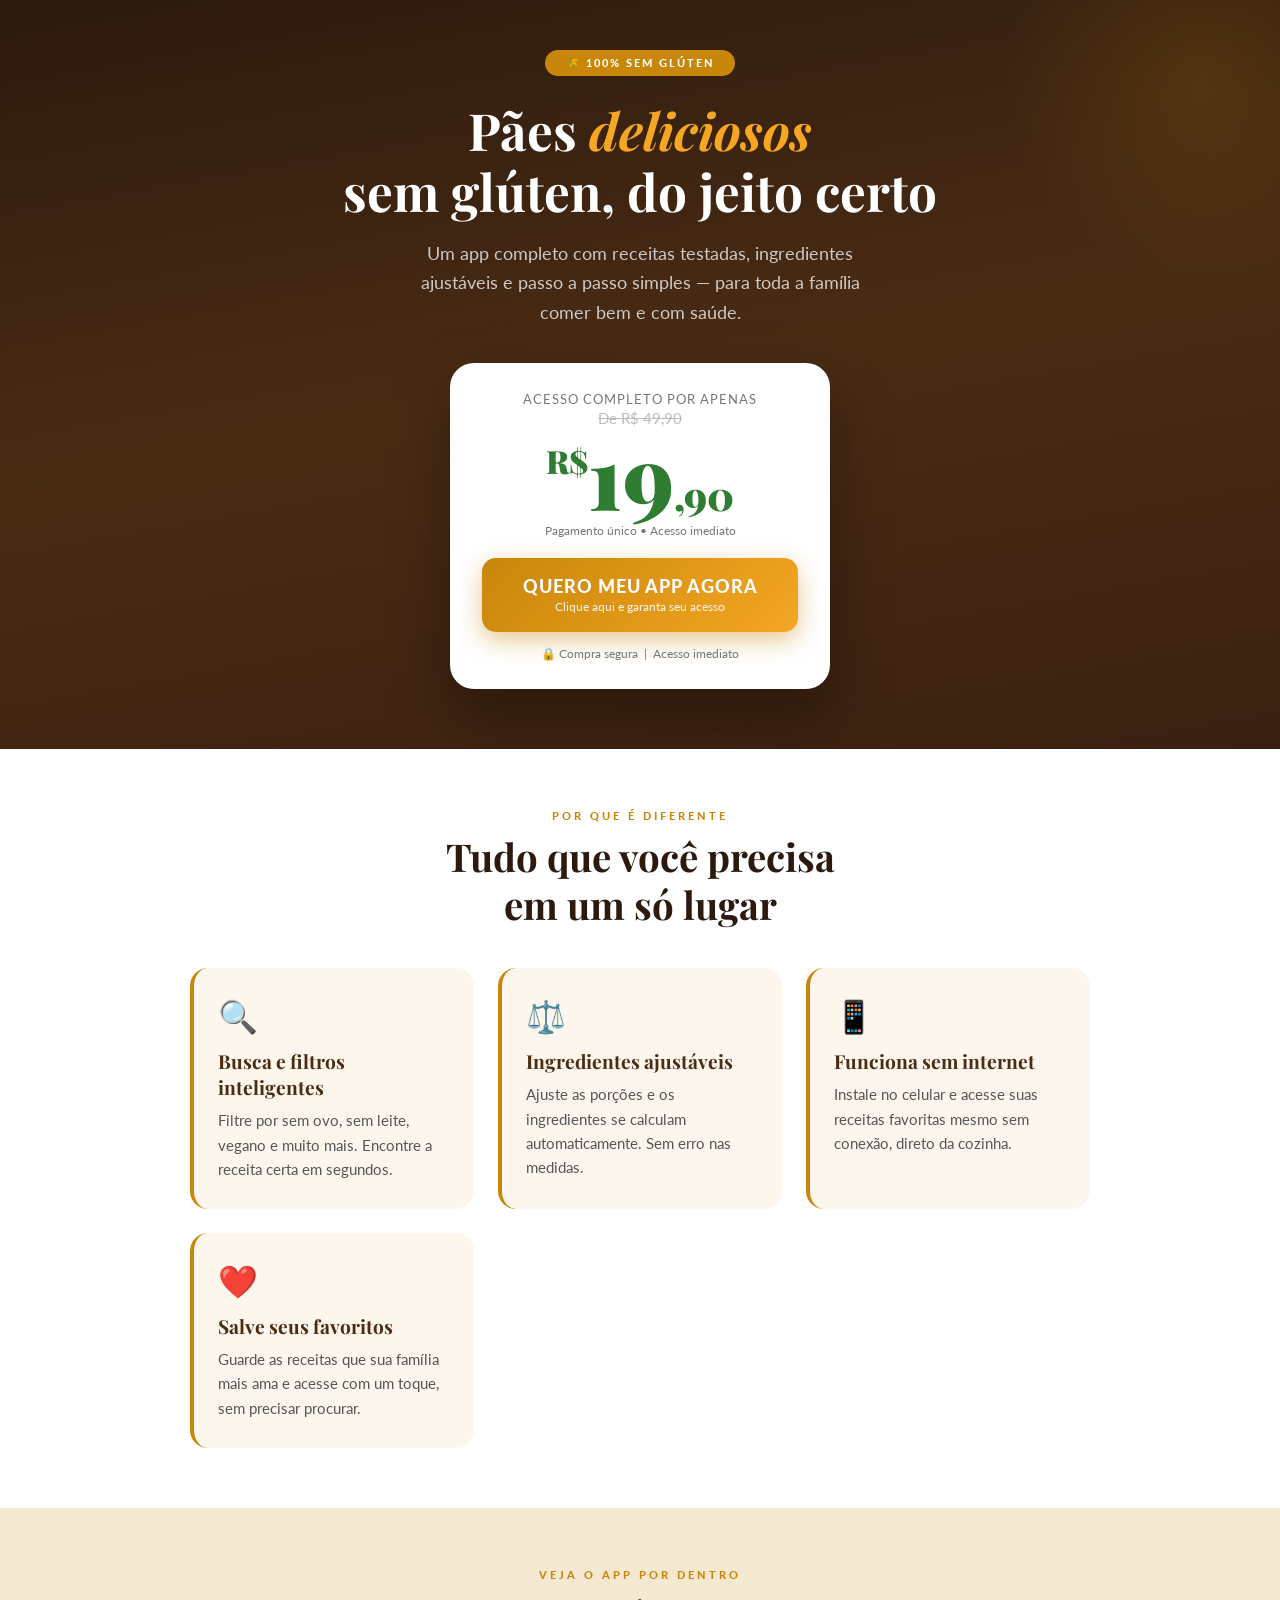
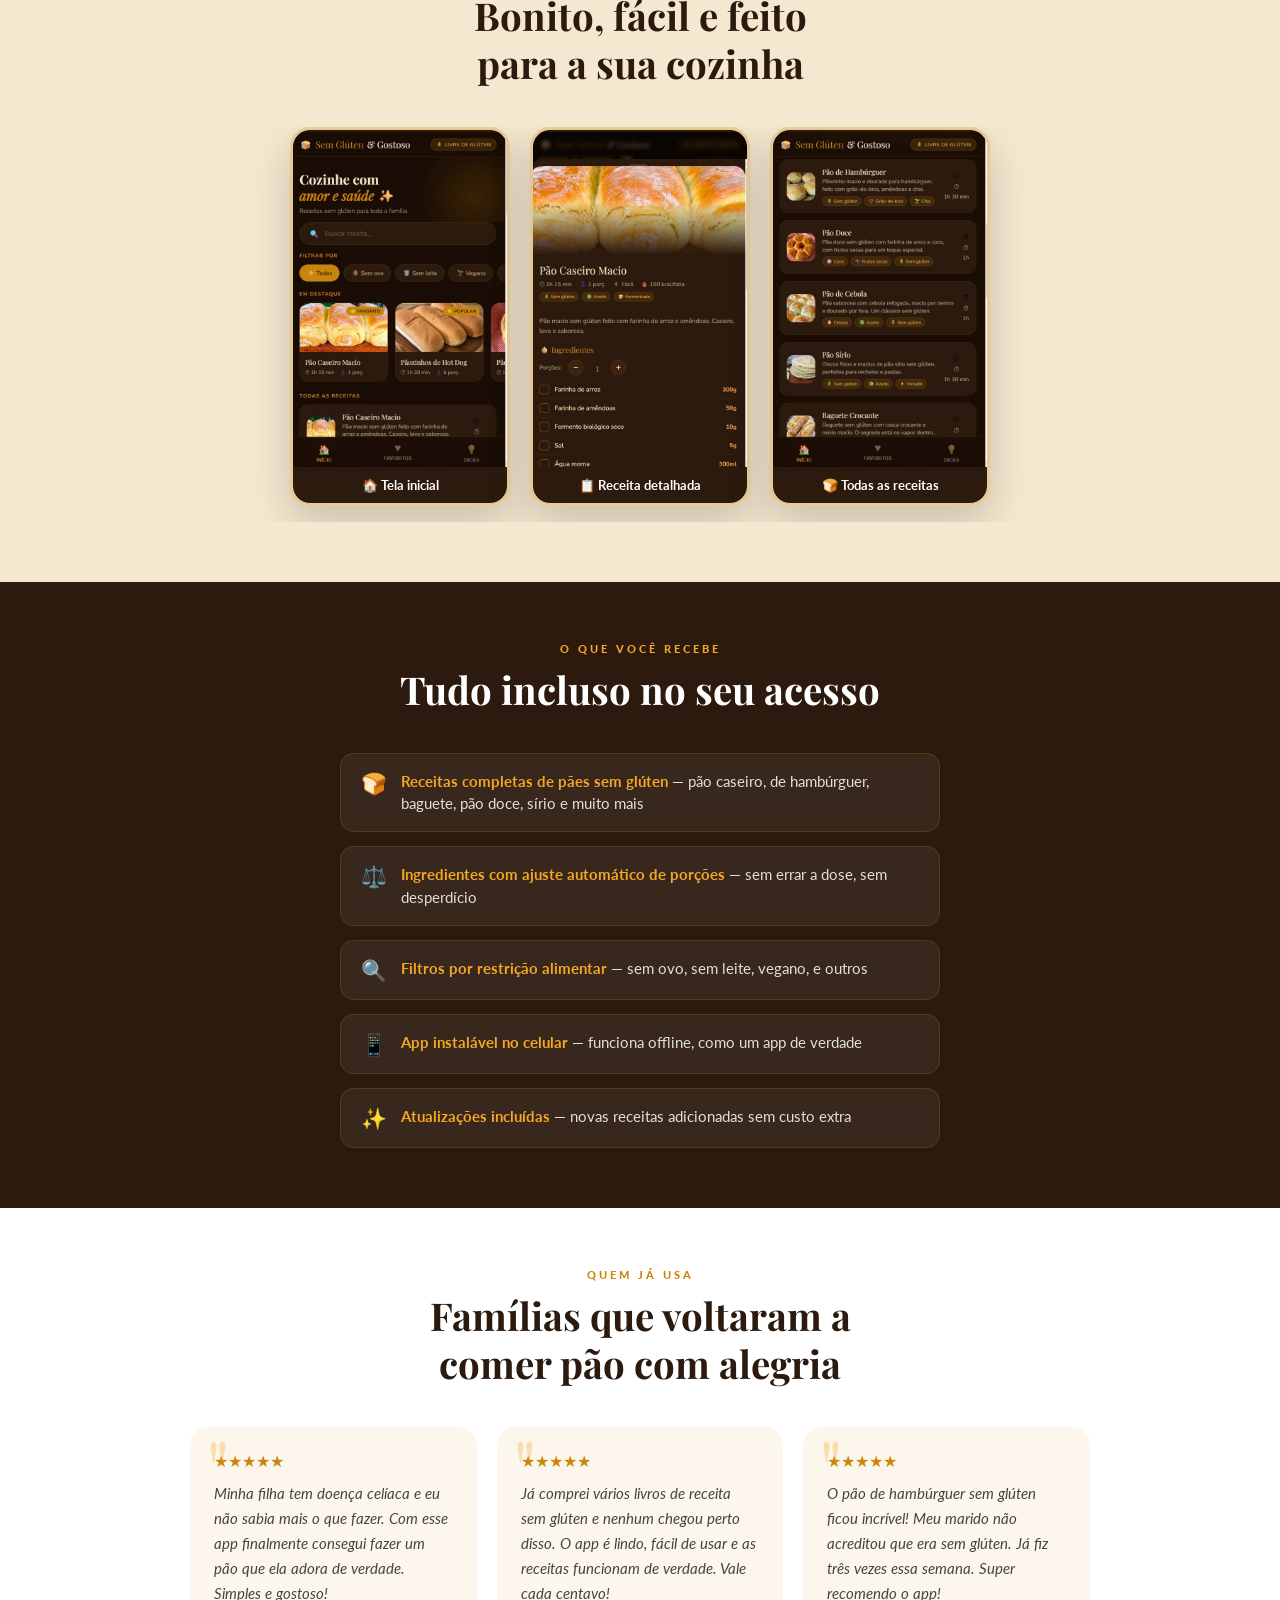
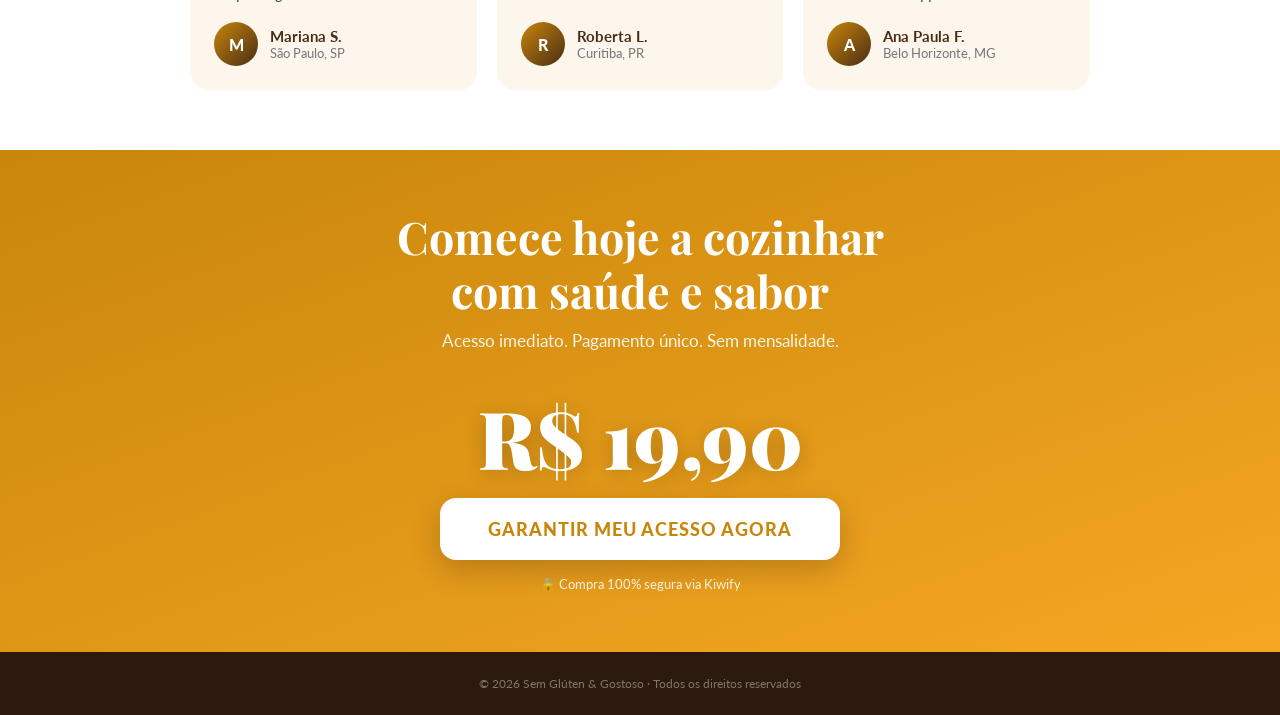
==== vendas/vendas.html @ 2b654673 "Add files via upload" ====
<!DOCTYPE html>
<html lang="pt-BR">
<head>
<meta charset="UTF-8">
<meta name="viewport" content="width=device-width, initial-scale=1.0">
<title>Sem Glúten & Gostoso — Receitas de Pães</title>
<link rel="preconnect" href="https://fonts.googleapis.com">
<link href="https://fonts.googleapis.com/css2?family=Playfair+Display:ital,wght@0,700;0,900;1,700&family=Lato:wght@400;700;900&display=swap" rel="stylesheet">
<style>
  :root {
    --brown-dark: #2C1A0E;
    --brown: #4A2C14;
    --amber: #C8860A;
    --amber-light: #F5A623;
    --cream: #FDF6EC;
    --cream-dark: #F5E8D0;
    --white: #ffffff;
    --gray: #777;
    --green: #2E7D32;
  }
  * { margin: 0; padding: 0; box-sizing: border-box; }
  html { scroll-behavior: smooth; }
  body { font-family: 'Lato', sans-serif; background: var(--cream); color: var(--brown-dark); overflow-x: hidden; }

  /* HERO */
  .hero {
    background: linear-gradient(170deg, #2C1A0E 0%, #4A2C14 50%, #3a2010 100%);
    padding: 50px 24px 60px;
    text-align: center;
    position: relative;
    overflow: hidden;
  }
  .hero::before {
    content: '';
    position: absolute;
    top: -120px; right: -120px;
    width: 400px; height: 400px;
    background: radial-gradient(circle, rgba(200,134,10,0.15) 0%, transparent 70%);
    border-radius: 50%;
  }
  .hero-badge {
    display: inline-block;
    background: var(--amber);
    color: white;
    font-size: 11px;
    font-weight: 900;
    letter-spacing: 2px;
    text-transform: uppercase;
    padding: 6px 20px;
    border-radius: 50px;
    margin-bottom: 24px;
  }
  .hero h1 {
    font-family: 'Playfair Display', serif;
    font-size: clamp(2rem, 8vw, 3.2rem);
    color: var(--white);
    line-height: 1.2;
    margin-bottom: 16px;
  }
  .hero h1 em {
    color: var(--amber-light);
    font-style: italic;
  }
  .hero .sub {
    color: rgba(255,255,255,0.75);
    font-size: clamp(1rem, 3.5vw, 1.15rem);
    line-height: 1.6;
    max-width: 480px;
    margin: 0 auto 36px;
  }

  /* PRICE BOX */
  .price-box {
    background: white;
    border-radius: 24px;
    padding: 28px 32px;
    max-width: 380px;
    margin: 0 auto;
    box-shadow: 0 24px 60px rgba(0,0,0,0.35);
  }
  .price-from {
    font-size: 13px;
    color: var(--gray);
    text-transform: uppercase;
    letter-spacing: 1px;
    margin-bottom: 2px;
  }
  .price-old {
    font-size: 15px;
    color: #bbb;
    text-decoration: line-through;
    margin-bottom: 4px;
  }
  .price-main {
    font-family: 'Playfair Display', serif;
    font-size: clamp(3.5rem, 14vw, 5.5rem);
    font-weight: 900;
    color: var(--green);
    line-height: 1;
    margin-bottom: 4px;
  }
  .price-main sup { font-size: 2rem; vertical-align: top; margin-top: 14px; display: inline-block; }
  .price-note {
    font-size: 12px;
    color: var(--gray);
    margin-bottom: 20px;
  }
  .btn-buy {
    display: block;
    width: 100%;
    background: linear-gradient(135deg, #C8860A, #F5A623);
    color: white;
    font-family: 'Lato', sans-serif;
    font-size: 1.1rem;
    font-weight: 900;
    letter-spacing: 1px;
    text-transform: uppercase;
    padding: 18px;
    border-radius: 14px;
    text-decoration: none;
    border: none;
    cursor: pointer;
    box-shadow: 0 8px 24px rgba(200,134,10,0.45);
    transition: transform 0.15s, box-shadow 0.15s;
  }
  .btn-buy:hover { transform: translateY(-2px); box-shadow: 0 12px 32px rgba(200,134,10,0.55); }
  .btn-buy span { display: block; font-size: 0.75rem; font-weight: 400; opacity: 0.9; margin-top: 2px; text-transform: none; letter-spacing: 0; }
  .guarantee {
    font-size: 12px;
    color: var(--gray);
    margin-top: 14px;
    display: flex;
    align-items: center;
    justify-content: center;
    gap: 6px;
  }

  /* SECTION */
  section { padding: 60px 24px; }
  .section-label {
    font-size: 11px;
    font-weight: 900;
    letter-spacing: 3px;
    text-transform: uppercase;
    color: var(--amber);
    margin-bottom: 10px;
    text-align: center;
  }
  .section-title {
    font-family: 'Playfair Display', serif;
    font-size: clamp(1.6rem, 6vw, 2.4rem);
    color: var(--brown-dark);
    text-align: center;
    line-height: 1.25;
    margin-bottom: 40px;
  }

  /* FEATURES */
  .features { background: var(--white); }
  .features-grid {
    display: grid;
    grid-template-columns: repeat(auto-fit, minmax(260px, 1fr));
    gap: 24px;
    max-width: 900px;
    margin: 0 auto;
  }
  .feature-card {
    background: var(--cream);
    border-radius: 18px;
    padding: 28px 24px;
    border-left: 4px solid var(--amber);
  }
  .feature-icon { font-size: 2rem; margin-bottom: 12px; }
  .feature-card h3 { font-family: 'Playfair Display', serif; font-size: 1.2rem; margin-bottom: 8px; color: var(--brown); }
  .feature-card p { font-size: 0.95rem; color: #555; line-height: 1.6; }

  /* SCREENSHOTS */
  .screenshots { background: var(--cream-dark); }
  .screens-wrap {
    display: flex;
    gap: 20px;
    overflow-x: auto;
    padding-bottom: 16px;
    max-width: 900px;
    margin: 0 auto;
    scrollbar-width: none;
    justify-content: center;
    flex-wrap: wrap;
  }
  .screen-item {
    flex: 0 0 220px;
    border-radius: 20px;
    overflow: hidden;
    box-shadow: 0 16px 40px rgba(0,0,0,0.18);
    border: 3px solid rgba(200,134,10,0.3);
    transition: transform 0.3s;
  }
  .screen-item:hover { transform: translateY(-6px); }
  .screen-item img { width: 100%; display: block; }
  .screen-cap {
    background: var(--brown-dark);
    color: white;
    font-size: 13px;
    font-weight: 700;
    text-align: center;
    padding: 10px;
  }

  /* TESTIMONIALS */
  .testimonials { background: var(--white); }
  .testi-grid {
    display: grid;
    grid-template-columns: repeat(auto-fit, minmax(280px, 1fr));
    gap: 20px;
    max-width: 900px;
    margin: 0 auto;
  }
  .testi-card {
    background: var(--cream);
    border-radius: 18px;
    padding: 24px;
    position: relative;
  }
  .testi-card::before {
    content: '"';
    font-family: 'Playfair Display', serif;
    font-size: 5rem;
    color: var(--amber-light);
    opacity: 0.3;
    position: absolute;
    top: 0; left: 16px;
    line-height: 1;
  }
  .testi-stars { color: var(--amber); font-size: 1rem; margin-bottom: 10px; }
  .testi-text { font-size: 0.95rem; color: #444; line-height: 1.65; margin-bottom: 16px; font-style: italic; }
  .testi-author { display: flex; align-items: center; gap: 12px; }
  .testi-avatar {
    width: 44px; height: 44px;
    border-radius: 50%;
    background: linear-gradient(135deg, var(--amber), var(--brown));
    display: flex; align-items: center; justify-content: center;
    color: white; font-weight: 900; font-size: 1rem;
    flex-shrink: 0;
  }
  .testi-name { font-weight: 700; font-size: 0.95rem; color: var(--brown); }
  .testi-city { font-size: 0.8rem; color: var(--gray); }

  /* WHAT'S INSIDE */
  .inside { background: var(--brown-dark); }
  .inside .section-title { color: white; }
  .inside .section-label { color: var(--amber-light); }
  .inside-list {
    max-width: 600px;
    margin: 0 auto;
    display: flex;
    flex-direction: column;
    gap: 14px;
  }
  .inside-item {
    display: flex;
    align-items: flex-start;
    gap: 14px;
    background: rgba(255,255,255,0.06);
    border-radius: 14px;
    padding: 16px 20px;
    border: 1px solid rgba(200,134,10,0.2);
  }
  .inside-check { font-size: 1.3rem; flex-shrink: 0; }
  .inside-item p { color: rgba(255,255,255,0.85); font-size: 0.95rem; line-height: 1.5; }
  .inside-item strong { color: var(--amber-light); }

  /* CTA FINAL */
  .cta-final {
    background: linear-gradient(160deg, #C8860A, #F5A623);
    padding: 60px 24px;
    text-align: center;
  }
  .cta-final h2 {
    font-family: 'Playfair Display', serif;
    font-size: clamp(1.8rem, 7vw, 2.8rem);
    color: white;
    margin-bottom: 12px;
    line-height: 1.2;
  }
  .cta-final p { color: rgba(255,255,255,0.9); font-size: 1.05rem; margin-bottom: 32px; }
  .price-final {
    font-family: 'Playfair Display', serif;
    font-size: clamp(3rem, 12vw, 5rem);
    font-weight: 900;
    color: white;
    margin-bottom: 8px;
    text-shadow: 0 4px 20px rgba(0,0,0,0.2);
  }
  .btn-buy-final {
    display: inline-block;
    background: white;
    color: var(--amber);
    font-family: 'Lato', sans-serif;
    font-size: 1.15rem;
    font-weight: 900;
    letter-spacing: 1px;
    text-transform: uppercase;
    padding: 20px 48px;
    border-radius: 16px;
    text-decoration: none;
    box-shadow: 0 10px 30px rgba(0,0,0,0.2);
    transition: transform 0.15s;
  }
  .btn-buy-final:hover { transform: translateY(-3px); }
  .cta-guarantee { color: rgba(255,255,255,0.85); font-size: 13px; margin-top: 16px; }

  /* FOOTER */
  footer {
    background: var(--brown-dark);
    color: rgba(255,255,255,0.4);
    text-align: center;
    padding: 24px;
    font-size: 12px;
  }

  @keyframes fadeUp {
    from { opacity: 0; transform: translateY(20px); }
    to { opacity: 1; transform: translateY(0); }
  }
  .hero > * { animation: fadeUp 0.7s ease both; }
  .hero-badge { animation-delay: 0.1s; }
  .hero h1 { animation-delay: 0.2s; }
  .hero .sub { animation-delay: 0.3s; }
  .price-box { animation-delay: 0.4s; }
</style>
</head>
<body>

<!-- HERO -->
<section class="hero">
  <div class="hero-badge">🌾 100% Sem Glúten</div>
  <h1>Pães <em>deliciosos</em><br>sem glúten, do jeito certo</h1>
  <p class="sub">Um app completo com receitas testadas, ingredientes ajustáveis e passo a passo simples — para toda a família comer bem e com saúde.</p>

  <div class="price-box">
    <div class="price-from">Acesso completo por apenas</div>
    <div class="price-old">De R$ 49,90</div>
    <div class="price-main"><sup>R$</sup>19<span style="font-size:2.5rem">,90</span></div>
    <div class="price-note">Pagamento único • Acesso imediato</div>
    <a href="https://pay.kiwify.com.br/xUblKOv" class="btn-buy">
      QUERO MEU APP AGORA
      <span>Clique aqui e garanta seu acesso</span>
    </a>
    <div class="guarantee">🔒 Compra segura &nbsp;|&nbsp; Acesso imediato</div>
  </div>
</section>

<!-- FEATURES -->
<section class="features">
  <div class="section-label">Por que é diferente</div>
  <h2 class="section-title">Tudo que você precisa<br>em um só lugar</h2>
  <div class="features-grid">
    <div class="feature-card">
      <div class="feature-icon">🔍</div>
      <h3>Busca e filtros inteligentes</h3>
      <p>Filtre por sem ovo, sem leite, vegano e muito mais. Encontre a receita certa em segundos.</p>
    </div>
    <div class="feature-card">
      <div class="feature-icon">⚖️</div>
      <h3>Ingredientes ajustáveis</h3>
      <p>Ajuste as porções e os ingredientes se calculam automaticamente. Sem erro nas medidas.</p>
    </div>
    <div class="feature-card">
      <div class="feature-icon">📱</div>
      <h3>Funciona sem internet</h3>
      <p>Instale no celular e acesse suas receitas favoritas mesmo sem conexão, direto da cozinha.</p>
    </div>
    <div class="feature-card">
      <div class="feature-icon">❤️</div>
      <h3>Salve seus favoritos</h3>
      <p>Guarde as receitas que sua família mais ama e acesse com um toque, sem precisar procurar.</p>
    </div>
  </div>
</section>

<!-- SCREENSHOTS -->
<section class="screenshots">
  <div class="section-label">Veja o app por dentro</div>
  <h2 class="section-title">Bonito, fácil e feito<br>para a sua cozinha</h2>
  <div class="screens-wrap">
    <div class="screen-item">
      <img src="./app_print_1.png" alt="Tela inicial do app">
      <div class="screen-cap">🏠 Tela inicial</div>
    </div>
    <div class="screen-item">
      <img src="./app_print_2.png" alt="Receita detalhada">
      <div class="screen-cap">📋 Receita detalhada</div>
    </div>
    <div class="screen-item">
      <img src="./app_print_3.png" alt="Lista de receitas">
      <div class="screen-cap">🍞 Todas as receitas</div>
    </div>
  </div>
</section>

<!-- O QUE ESTÁ INCLUSO -->
<section class="inside">
  <div class="section-label">O que você recebe</div>
  <h2 class="section-title">Tudo incluso no seu acesso</h2>
  <div class="inside-list">
    <div class="inside-item">
      <div class="inside-check">🍞</div>
      <p><strong>Receitas completas de pães sem glúten</strong> — pão caseiro, de hambúrguer, baguete, pão doce, sírio e muito mais</p>
    </div>
    <div class="inside-item">
      <div class="inside-check">⚖️</div>
      <p><strong>Ingredientes com ajuste automático de porções</strong> — sem errar a dose, sem desperdício</p>
    </div>
    <div class="inside-item">
      <div class="inside-check">🔍</div>
      <p><strong>Filtros por restrição alimentar</strong> — sem ovo, sem leite, vegano, e outros</p>
    </div>
    <div class="inside-item">
      <div class="inside-check">📱</div>
      <p><strong>App instalável no celular</strong> — funciona offline, como um app de verdade</p>
    </div>
    <div class="inside-item">
      <div class="inside-check">✨</div>
      <p><strong>Atualizações incluídas</strong> — novas receitas adicionadas sem custo extra</p>
    </div>
  </div>
</section>

<!-- DEPOIMENTOS -->
<section class="testimonials">
  <div class="section-label">Quem já usa</div>
  <h2 class="section-title">Famílias que voltaram a<br>comer pão com alegria</h2>
  <div class="testi-grid">
    <div class="testi-card">
      <div class="testi-stars">★★★★★</div>
      <p class="testi-text">Minha filha tem doença celíaca e eu não sabia mais o que fazer. Com esse app finalmente consegui fazer um pão que ela adora de verdade. Simples e gostoso!</p>
      <div class="testi-author">
        <div class="testi-avatar">M</div>
        <div>
          <div class="testi-name">Mariana S.</div>
          <div class="testi-city">São Paulo, SP</div>
        </div>
      </div>
    </div>
    <div class="testi-card">
      <div class="testi-stars">★★★★★</div>
      <p class="testi-text">Já comprei vários livros de receita sem glúten e nenhum chegou perto disso. O app é lindo, fácil de usar e as receitas funcionam de verdade. Vale cada centavo!</p>
      <div class="testi-author">
        <div class="testi-avatar">R</div>
        <div>
          <div class="testi-name">Roberta L.</div>
          <div class="testi-city">Curitiba, PR</div>
        </div>
      </div>
    </div>
    <div class="testi-card">
      <div class="testi-stars">★★★★★</div>
      <p class="testi-text">O pão de hambúrguer sem glúten ficou incrível! Meu marido não acreditou que era sem glúten. Já fiz três vezes essa semana. Super recomendo o app!</p>
      <div class="testi-author">
        <div class="testi-avatar">A</div>
        <div>
          <div class="testi-name">Ana Paula F.</div>
          <div class="testi-city">Belo Horizonte, MG</div>
        </div>
      </div>
    </div>
  </div>
</section>

<!-- CTA FINAL -->
<section class="cta-final">
  <h2>Comece hoje a cozinhar<br>com saúde e sabor</h2>
  <p>Acesso imediato. Pagamento único. Sem mensalidade.</p>
  <div class="price-final">R$ 19,90</div>
  <a href="https://pay.kiwify.com.br/xUblKOv" class="btn-buy-final">GARANTIR MEU ACESSO AGORA</a>
  <div class="cta-guarantee">🔒 Compra 100% segura via Kiwify</div>
</section>

<footer>
  <p>© 2026 Sem Glúten & Gostoso · Todos os direitos reservados</p>
</footer>

</body>
</html>
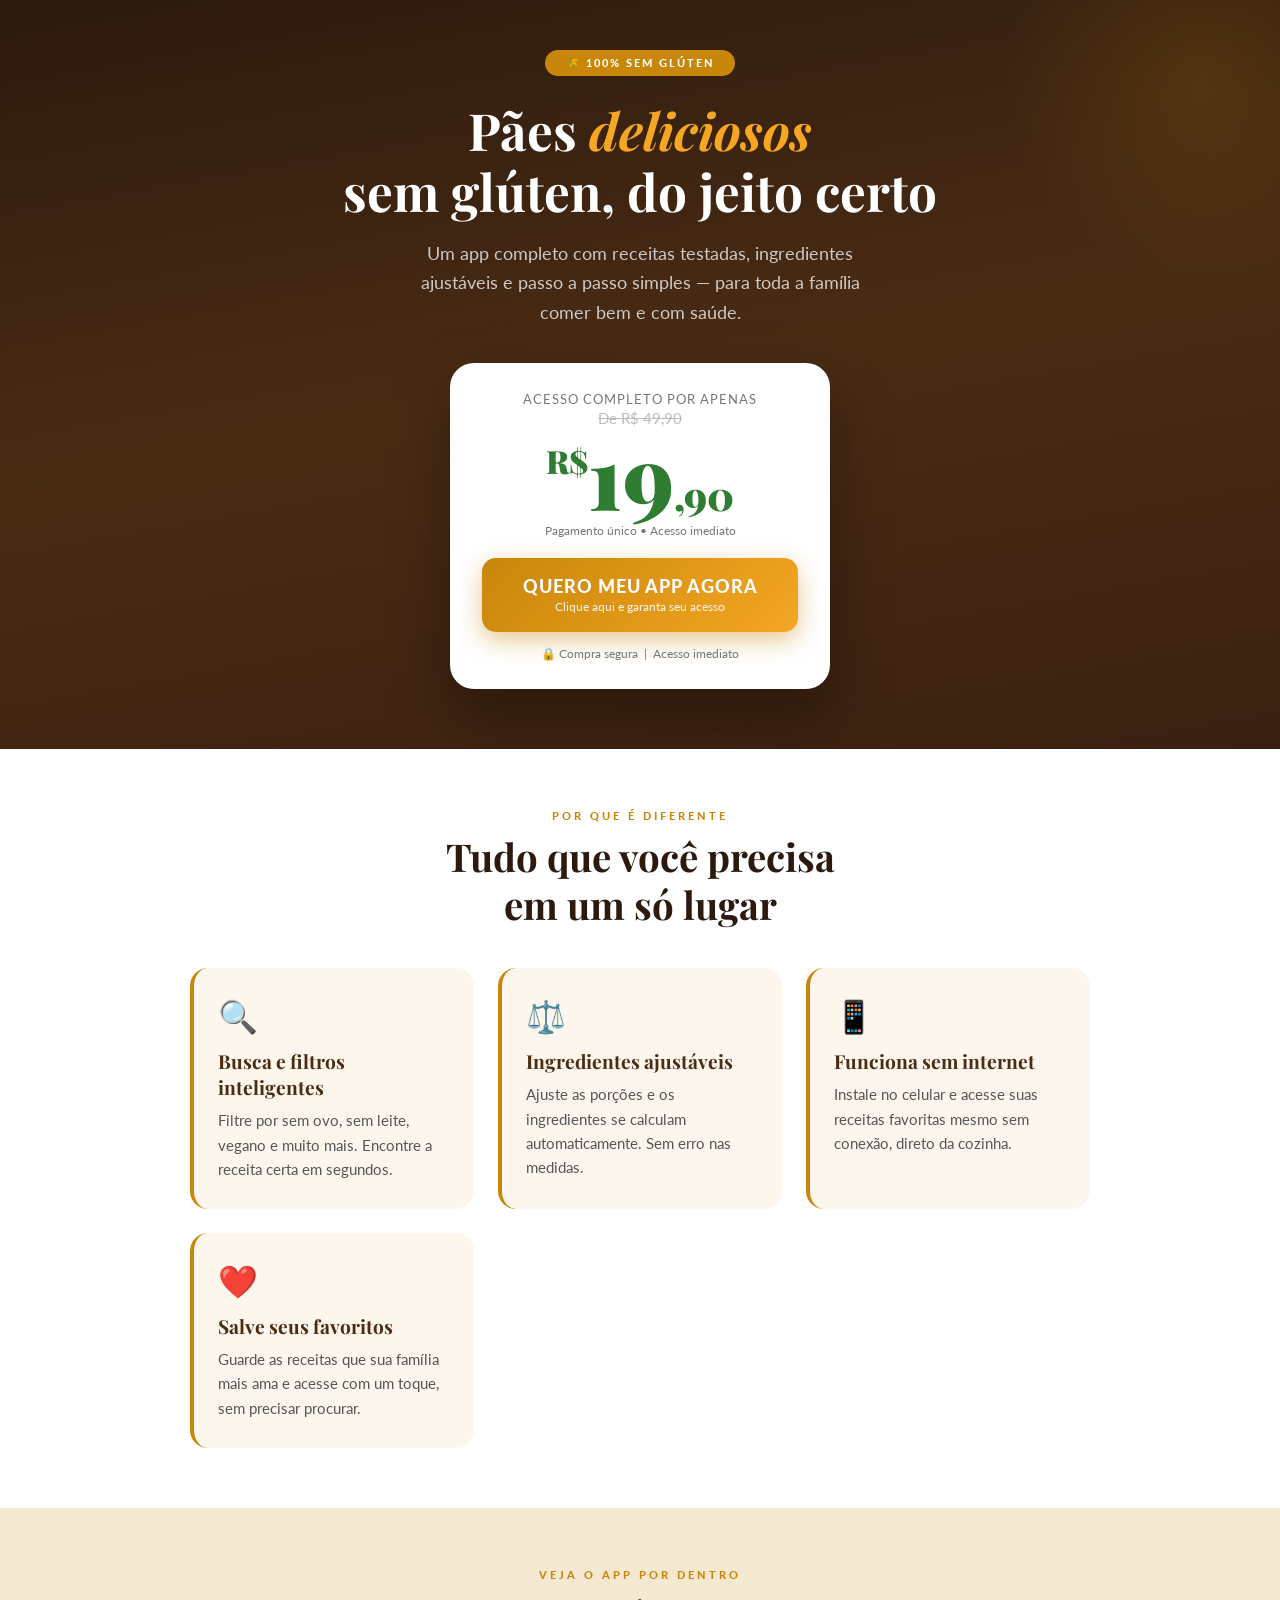
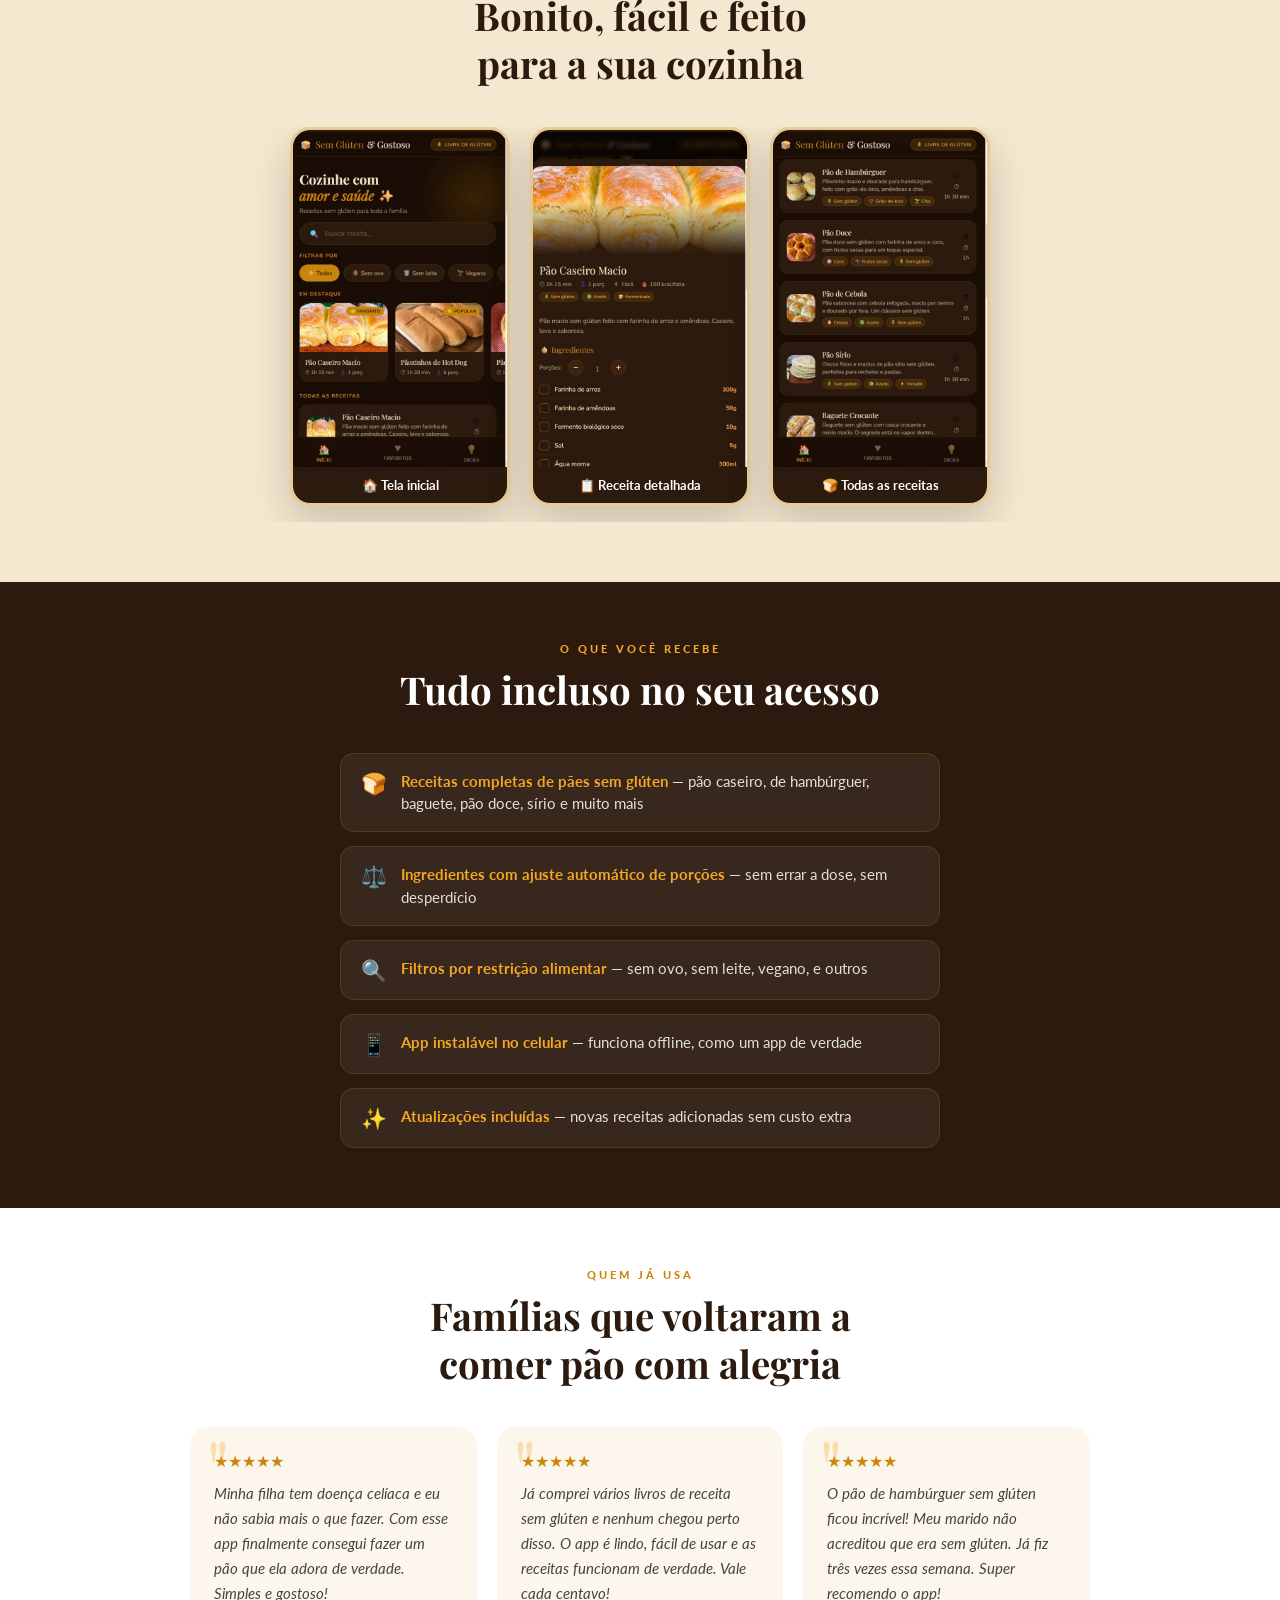
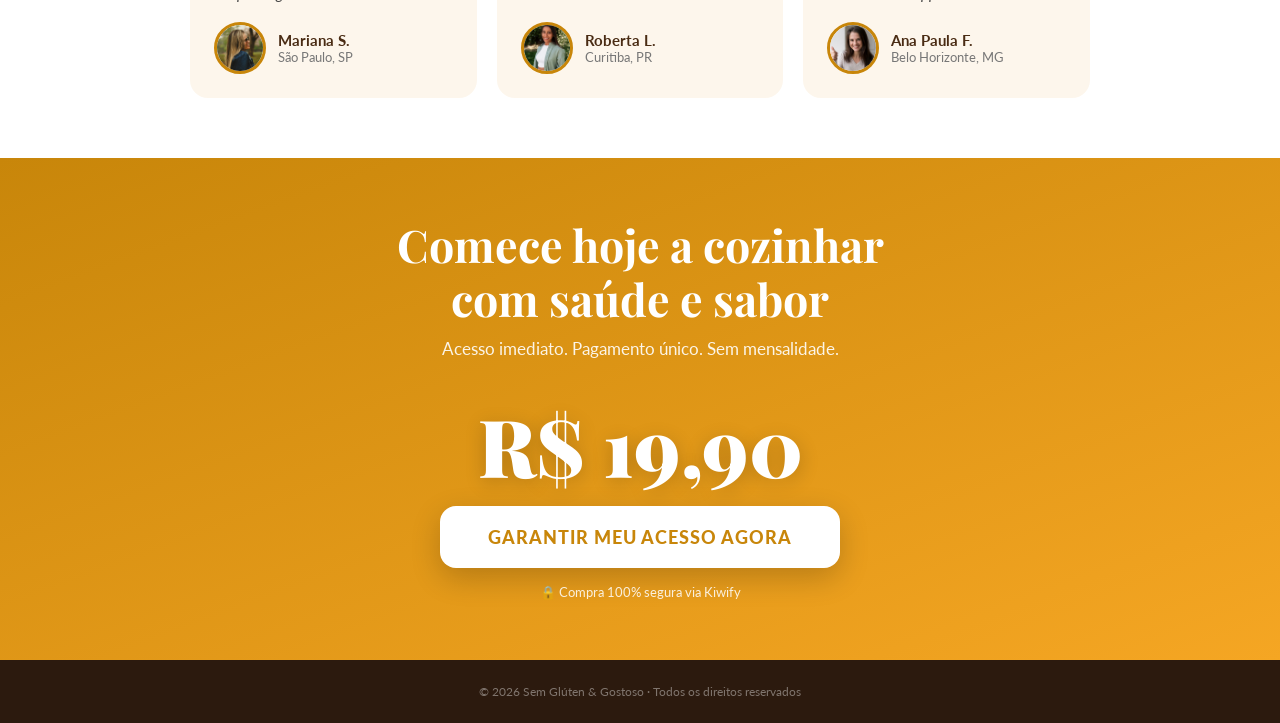
==== commit 93b2c645: "Add files via upload" ====
--- a/vendas/vendas.html
+++ b/vendas/vendas.html
@@ -4,6 +4,23 @@
 <meta charset="UTF-8">
 <meta name="viewport" content="width=device-width, initial-scale=1.0">
 <title>Sem Glúten & Gostoso — Receitas de Pães</title>
+<!-- Meta Pixel Code -->
+<script>
+!function(f,b,e,v,n,t,s)
+{if(f.fbq)return;n=f.fbq=function(){n.callMethod?
+n.callMethod.apply(n,arguments):n.queue.push(arguments)};
+if(!f._fbq)f._fbq=n;n.push=n;n.loaded=!0;n.version='2.0';
+n.queue=[];t=b.createElement(e);t.async=!0;
+t.src=v;s=b.getElementsByTagName(e)[0];
+s.parentNode.insertBefore(t,s)}(window, document,'script',
+'https://connect.facebook.net/en_US/fbevents.js');
+fbq('init', '1295342276066939');
+fbq('track', 'PageView');
+</script>
+<noscript><img height="1" width="1" style="display:none"
+src="https://www.facebook.com/tr?id=1295342276066939&ev=PageView&noscript=1"
+/></noscript>
+<!-- End Meta Pixel Code -->
 <link rel="preconnect" href="https://fonts.googleapis.com">
 <link href="https://fonts.googleapis.com/css2?family=Playfair+Display:ital,wght@0,700;0,900;1,700&family=Lato:wght@400;700;900&display=swap" rel="stylesheet">
 <style>
@@ -57,10 +74,7 @@
     line-height: 1.2;
     margin-bottom: 16px;
   }
-  .hero h1 em {
-    color: var(--amber-light);
-    font-style: italic;
-  }
+  .hero h1 em { color: var(--amber-light); font-style: italic; }
   .hero .sub {
     color: rgba(255,255,255,0.75);
     font-size: clamp(1rem, 3.5vw, 1.15rem);
@@ -78,19 +92,8 @@
     margin: 0 auto;
     box-shadow: 0 24px 60px rgba(0,0,0,0.35);
   }
-  .price-from {
-    font-size: 13px;
-    color: var(--gray);
-    text-transform: uppercase;
-    letter-spacing: 1px;
-    margin-bottom: 2px;
-  }
-  .price-old {
-    font-size: 15px;
-    color: #bbb;
-    text-decoration: line-through;
-    margin-bottom: 4px;
-  }
+  .price-from { font-size: 13px; color: var(--gray); text-transform: uppercase; letter-spacing: 1px; margin-bottom: 2px; }
+  .price-old { font-size: 15px; color: #bbb; text-decoration: line-through; margin-bottom: 4px; }
   .price-main {
     font-family: 'Playfair Display', serif;
     font-size: clamp(3.5rem, 14vw, 5.5rem);
@@ -100,11 +103,7 @@
     margin-bottom: 4px;
   }
   .price-main sup { font-size: 2rem; vertical-align: top; margin-top: 14px; display: inline-block; }
-  .price-note {
-    font-size: 12px;
-    color: var(--gray);
-    margin-bottom: 20px;
-  }
+  .price-note { font-size: 12px; color: var(--gray); margin-bottom: 20px; }
   .btn-buy {
     display: block;
     width: 100%;
@@ -125,123 +124,45 @@
   }
   .btn-buy:hover { transform: translateY(-2px); box-shadow: 0 12px 32px rgba(200,134,10,0.55); }
   .btn-buy span { display: block; font-size: 0.75rem; font-weight: 400; opacity: 0.9; margin-top: 2px; text-transform: none; letter-spacing: 0; }
-  .guarantee {
-    font-size: 12px;
-    color: var(--gray);
-    margin-top: 14px;
-    display: flex;
-    align-items: center;
-    justify-content: center;
-    gap: 6px;
-  }
+  .guarantee { font-size: 12px; color: var(--gray); margin-top: 14px; display: flex; align-items: center; justify-content: center; gap: 6px; }
 
   /* SECTION */
   section { padding: 60px 24px; }
-  .section-label {
-    font-size: 11px;
-    font-weight: 900;
-    letter-spacing: 3px;
-    text-transform: uppercase;
-    color: var(--amber);
-    margin-bottom: 10px;
-    text-align: center;
-  }
-  .section-title {
-    font-family: 'Playfair Display', serif;
-    font-size: clamp(1.6rem, 6vw, 2.4rem);
-    color: var(--brown-dark);
-    text-align: center;
-    line-height: 1.25;
-    margin-bottom: 40px;
-  }
+  .section-label { font-size: 11px; font-weight: 900; letter-spacing: 3px; text-transform: uppercase; color: var(--amber); margin-bottom: 10px; text-align: center; }
+  .section-title { font-family: 'Playfair Display', serif; font-size: clamp(1.6rem, 6vw, 2.4rem); color: var(--brown-dark); text-align: center; line-height: 1.25; margin-bottom: 40px; }
 
   /* FEATURES */
   .features { background: var(--white); }
-  .features-grid {
-    display: grid;
-    grid-template-columns: repeat(auto-fit, minmax(260px, 1fr));
-    gap: 24px;
-    max-width: 900px;
-    margin: 0 auto;
-  }
-  .feature-card {
-    background: var(--cream);
-    border-radius: 18px;
-    padding: 28px 24px;
-    border-left: 4px solid var(--amber);
-  }
+  .features-grid { display: grid; grid-template-columns: repeat(auto-fit, minmax(260px, 1fr)); gap: 24px; max-width: 900px; margin: 0 auto; }
+  .feature-card { background: var(--cream); border-radius: 18px; padding: 28px 24px; border-left: 4px solid var(--amber); }
   .feature-icon { font-size: 2rem; margin-bottom: 12px; }
   .feature-card h3 { font-family: 'Playfair Display', serif; font-size: 1.2rem; margin-bottom: 8px; color: var(--brown); }
   .feature-card p { font-size: 0.95rem; color: #555; line-height: 1.6; }
 
   /* SCREENSHOTS */
   .screenshots { background: var(--cream-dark); }
-  .screens-wrap {
-    display: flex;
-    gap: 20px;
-    overflow-x: auto;
-    padding-bottom: 16px;
-    max-width: 900px;
-    margin: 0 auto;
-    scrollbar-width: none;
-    justify-content: center;
-    flex-wrap: wrap;
-  }
-  .screen-item {
-    flex: 0 0 220px;
-    border-radius: 20px;
-    overflow: hidden;
-    box-shadow: 0 16px 40px rgba(0,0,0,0.18);
-    border: 3px solid rgba(200,134,10,0.3);
-    transition: transform 0.3s;
-  }
+  .screens-wrap { display: flex; gap: 20px; overflow-x: auto; padding-bottom: 16px; max-width: 900px; margin: 0 auto; scrollbar-width: none; justify-content: center; flex-wrap: wrap; }
+  .screen-item { flex: 0 0 220px; border-radius: 20px; overflow: hidden; box-shadow: 0 16px 40px rgba(0,0,0,0.18); border: 3px solid rgba(200,134,10,0.3); transition: transform 0.3s; }
   .screen-item:hover { transform: translateY(-6px); }
   .screen-item img { width: 100%; display: block; }
-  .screen-cap {
-    background: var(--brown-dark);
-    color: white;
-    font-size: 13px;
-    font-weight: 700;
-    text-align: center;
-    padding: 10px;
-  }
+  .screen-cap { background: var(--brown-dark); color: white; font-size: 13px; font-weight: 700; text-align: center; padding: 10px; }
 
   /* TESTIMONIALS */
   .testimonials { background: var(--white); }
-  .testi-grid {
-    display: grid;
-    grid-template-columns: repeat(auto-fit, minmax(280px, 1fr));
-    gap: 20px;
-    max-width: 900px;
-    margin: 0 auto;
-  }
-  .testi-card {
-    background: var(--cream);
-    border-radius: 18px;
-    padding: 24px;
-    position: relative;
-  }
-  .testi-card::before {
-    content: '"';
-    font-family: 'Playfair Display', serif;
-    font-size: 5rem;
-    color: var(--amber-light);
-    opacity: 0.3;
-    position: absolute;
-    top: 0; left: 16px;
-    line-height: 1;
-  }
+  .testi-grid { display: grid; grid-template-columns: repeat(auto-fit, minmax(280px, 1fr)); gap: 20px; max-width: 900px; margin: 0 auto; }
+  .testi-card { background: var(--cream); border-radius: 18px; padding: 24px; position: relative; }
+  .testi-card::before { content: '"'; font-family: 'Playfair Display', serif; font-size: 5rem; color: var(--amber-light); opacity: 0.3; position: absolute; top: 0; left: 16px; line-height: 1; }
   .testi-stars { color: var(--amber); font-size: 1rem; margin-bottom: 10px; }
   .testi-text { font-size: 0.95rem; color: #444; line-height: 1.65; margin-bottom: 16px; font-style: italic; }
   .testi-author { display: flex; align-items: center; gap: 12px; }
   .testi-avatar {
-    width: 44px; height: 44px;
+    width: 52px; height: 52px;
     border-radius: 50%;
-    background: linear-gradient(135deg, var(--amber), var(--brown));
-    display: flex; align-items: center; justify-content: center;
-    color: white; font-weight: 900; font-size: 1rem;
+    overflow: hidden;
     flex-shrink: 0;
-  }
+    border: 3px solid var(--amber);
+  }
+  .testi-avatar img { width: 100%; height: 100%; object-fit: cover; }
   .testi-name { font-weight: 700; font-size: 0.95rem; color: var(--brown); }
   .testi-city { font-size: 0.8rem; color: var(--gray); }
 
@@ -249,79 +170,24 @@
   .inside { background: var(--brown-dark); }
   .inside .section-title { color: white; }
   .inside .section-label { color: var(--amber-light); }
-  .inside-list {
-    max-width: 600px;
-    margin: 0 auto;
-    display: flex;
-    flex-direction: column;
-    gap: 14px;
-  }
-  .inside-item {
-    display: flex;
-    align-items: flex-start;
-    gap: 14px;
-    background: rgba(255,255,255,0.06);
-    border-radius: 14px;
-    padding: 16px 20px;
-    border: 1px solid rgba(200,134,10,0.2);
-  }
+  .inside-list { max-width: 600px; margin: 0 auto; display: flex; flex-direction: column; gap: 14px; }
+  .inside-item { display: flex; align-items: flex-start; gap: 14px; background: rgba(255,255,255,0.06); border-radius: 14px; padding: 16px 20px; border: 1px solid rgba(200,134,10,0.2); }
   .inside-check { font-size: 1.3rem; flex-shrink: 0; }
   .inside-item p { color: rgba(255,255,255,0.85); font-size: 0.95rem; line-height: 1.5; }
   .inside-item strong { color: var(--amber-light); }
 
   /* CTA FINAL */
-  .cta-final {
-    background: linear-gradient(160deg, #C8860A, #F5A623);
-    padding: 60px 24px;
-    text-align: center;
-  }
-  .cta-final h2 {
-    font-family: 'Playfair Display', serif;
-    font-size: clamp(1.8rem, 7vw, 2.8rem);
-    color: white;
-    margin-bottom: 12px;
-    line-height: 1.2;
-  }
+  .cta-final { background: linear-gradient(160deg, #C8860A, #F5A623); padding: 60px 24px; text-align: center; }
+  .cta-final h2 { font-family: 'Playfair Display', serif; font-size: clamp(1.8rem, 7vw, 2.8rem); color: white; margin-bottom: 12px; line-height: 1.2; }
   .cta-final p { color: rgba(255,255,255,0.9); font-size: 1.05rem; margin-bottom: 32px; }
-  .price-final {
-    font-family: 'Playfair Display', serif;
-    font-size: clamp(3rem, 12vw, 5rem);
-    font-weight: 900;
-    color: white;
-    margin-bottom: 8px;
-    text-shadow: 0 4px 20px rgba(0,0,0,0.2);
-  }
-  .btn-buy-final {
-    display: inline-block;
-    background: white;
-    color: var(--amber);
-    font-family: 'Lato', sans-serif;
-    font-size: 1.15rem;
-    font-weight: 900;
-    letter-spacing: 1px;
-    text-transform: uppercase;
-    padding: 20px 48px;
-    border-radius: 16px;
-    text-decoration: none;
-    box-shadow: 0 10px 30px rgba(0,0,0,0.2);
-    transition: transform 0.15s;
-  }
+  .price-final { font-family: 'Playfair Display', serif; font-size: clamp(3rem, 12vw, 5rem); font-weight: 900; color: white; margin-bottom: 8px; text-shadow: 0 4px 20px rgba(0,0,0,0.2); }
+  .btn-buy-final { display: inline-block; background: white; color: var(--amber); font-family: 'Lato', sans-serif; font-size: 1.15rem; font-weight: 900; letter-spacing: 1px; text-transform: uppercase; padding: 20px 48px; border-radius: 16px; text-decoration: none; box-shadow: 0 10px 30px rgba(0,0,0,0.2); transition: transform 0.15s; }
   .btn-buy-final:hover { transform: translateY(-3px); }
   .cta-guarantee { color: rgba(255,255,255,0.85); font-size: 13px; margin-top: 16px; }
 
-  /* FOOTER */
-  footer {
-    background: var(--brown-dark);
-    color: rgba(255,255,255,0.4);
-    text-align: center;
-    padding: 24px;
-    font-size: 12px;
-  }
-
-  @keyframes fadeUp {
-    from { opacity: 0; transform: translateY(20px); }
-    to { opacity: 1; transform: translateY(0); }
-  }
+  footer { background: var(--brown-dark); color: rgba(255,255,255,0.4); text-align: center; padding: 24px; font-size: 12px; }
+
+  @keyframes fadeUp { from { opacity: 0; transform: translateY(20px); } to { opacity: 1; transform: translateY(0); } }
   .hero > * { animation: fadeUp 0.7s ease both; }
   .hero-badge { animation-delay: 0.1s; }
   .hero h1 { animation-delay: 0.2s; }
@@ -336,13 +202,12 @@
   <div class="hero-badge">🌾 100% Sem Glúten</div>
   <h1>Pães <em>deliciosos</em><br>sem glúten, do jeito certo</h1>
   <p class="sub">Um app completo com receitas testadas, ingredientes ajustáveis e passo a passo simples — para toda a família comer bem e com saúde.</p>
-
   <div class="price-box">
     <div class="price-from">Acesso completo por apenas</div>
     <div class="price-old">De R$ 49,90</div>
     <div class="price-main"><sup>R$</sup>19<span style="font-size:2.5rem">,90</span></div>
     <div class="price-note">Pagamento único • Acesso imediato</div>
-    <a href="https://pay.kiwify.com.br/xUblKOv" class="btn-buy">
+    <a href="https://pay.kiwify.com.br/xUblKOv" class="btn-buy" onclick="fbq('track', 'InitiateCheckout')">
       QUERO MEU APP AGORA
       <span>Clique aqui e garanta seu acesso</span>
     </a>
@@ -435,7 +300,7 @@
       <div class="testi-stars">★★★★★</div>
       <p class="testi-text">Minha filha tem doença celíaca e eu não sabia mais o que fazer. Com esse app finalmente consegui fazer um pão que ela adora de verdade. Simples e gostoso!</p>
       <div class="testi-author">
-        <div class="testi-avatar">M</div>
+        <div class="testi-avatar"><img src="./foto1.png" alt="Mariana S."></div>
         <div>
           <div class="testi-name">Mariana S.</div>
           <div class="testi-city">São Paulo, SP</div>
@@ -446,7 +311,7 @@
       <div class="testi-stars">★★★★★</div>
       <p class="testi-text">Já comprei vários livros de receita sem glúten e nenhum chegou perto disso. O app é lindo, fácil de usar e as receitas funcionam de verdade. Vale cada centavo!</p>
       <div class="testi-author">
-        <div class="testi-avatar">R</div>
+        <div class="testi-avatar"><img src="./foto2.png" alt="Roberta L."></div>
         <div>
           <div class="testi-name">Roberta L.</div>
           <div class="testi-city">Curitiba, PR</div>
@@ -457,7 +322,7 @@
       <div class="testi-stars">★★★★★</div>
       <p class="testi-text">O pão de hambúrguer sem glúten ficou incrível! Meu marido não acreditou que era sem glúten. Já fiz três vezes essa semana. Super recomendo o app!</p>
       <div class="testi-author">
-        <div class="testi-avatar">A</div>
+        <div class="testi-avatar"><img src="./foto3.png" alt="Ana Paula F."></div>
         <div>
           <div class="testi-name">Ana Paula F.</div>
           <div class="testi-city">Belo Horizonte, MG</div>
@@ -472,7 +337,7 @@
   <h2>Comece hoje a cozinhar<br>com saúde e sabor</h2>
   <p>Acesso imediato. Pagamento único. Sem mensalidade.</p>
   <div class="price-final">R$ 19,90</div>
-  <a href="https://pay.kiwify.com.br/xUblKOv" class="btn-buy-final">GARANTIR MEU ACESSO AGORA</a>
+  <a href="https://pay.kiwify.com.br/xUblKOv" class="btn-buy-final" onclick="fbq('track', 'InitiateCheckout')">GARANTIR MEU ACESSO AGORA</a>
   <div class="cta-guarantee">🔒 Compra 100% segura via Kiwify</div>
 </section>
 
